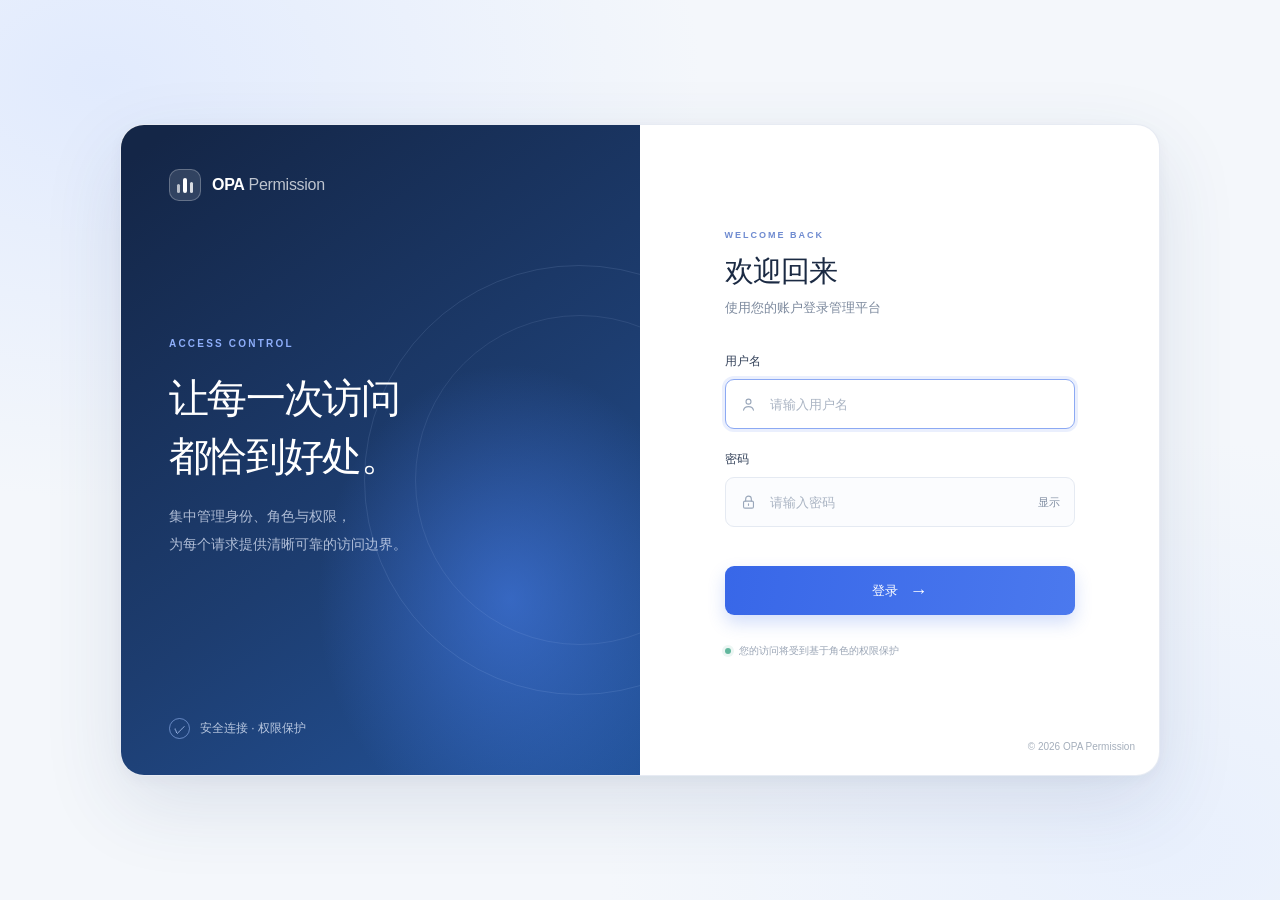
==== frontend/index.html @ 6c38460c "submit rbac" ====
<!doctype html>
<html lang="zh-CN">
<head>
    <meta charset="UTF-8">
    <meta name="viewport" content="width=device-width, initial-scale=1">
    <meta name="theme-color" content="#f4f7fb">
    <title>登录 · OPA Permission</title>
    <link rel="stylesheet" href="./styles.css">
    <script src="./app.js" defer></script>
</head>
<body>
<main class="page-shell">
    <section class="login-card" aria-labelledby="page-title">
        <div class="brand-panel">
            <a class="brand" href="#" aria-label="OPA Permission 首页">
                <span class="brand-mark" aria-hidden="true">
                    <span></span><span></span><span></span>
                </span>
                <span>OPA<span class="brand-light">Permission</span></span>
            </a>

            <div class="brand-copy">
                <span class="eyebrow">ACCESS CONTROL</span>
                <h1>让每一次访问<br>都恰到好处。</h1>
                <p>集中管理身份、角色与权限，<br>为每个请求提供清晰可靠的访问边界。</p>
            </div>

            <div class="security-note">
                <span class="security-icon" aria-hidden="true">✓</span>
                <span>安全连接 · 权限保护</span>
            </div>

            <div class="decor decor-one" aria-hidden="true"></div>
            <div class="decor decor-two" aria-hidden="true"></div>
        </div>

        <div class="form-panel">
            <div class="form-content">
                <div class="mobile-brand">
                    <span class="brand-mark" aria-hidden="true">
                        <span></span><span></span><span></span>
                    </span>
                    <span>OPA<span class="brand-light">Permission</span></span>
                </div>

                <div class="form-heading">
                    <span class="eyebrow">WELCOME BACK</span>
                    <h2 id="page-title">欢迎回来</h2>
                    <p>使用您的账户登录管理平台</p>
                </div>

                <form id="login-form" novalidate>
                    <label for="username">用户名</label>
                    <div class="input-wrap">
                        <span class="input-icon" aria-hidden="true">
                            <svg viewBox="0 0 24 24" fill="none">
                                <circle cx="12" cy="8" r="3.5"></circle>
                                <path d="M5 20c.7-3.2 3.1-5 7-5s6.3 1.8 7 5"></path>
                            </svg>
                        </span>
                        <input id="username" name="username" type="text" placeholder="请输入用户名"
                               autocomplete="username" required autofocus>
                    </div>

                    <div class="password-label">
                        <label for="password">密码</label>
                    </div>
                    <div class="input-wrap">
                        <span class="input-icon" aria-hidden="true">
                            <svg viewBox="0 0 24 24" fill="none">
                                <rect x="5" y="10" width="14" height="10" rx="2"></rect>
                                <path d="M8 10V7a4 4 0 0 1 8 0v3"></path>
                                <path d="M12 14v2"></path>
                            </svg>
                        </span>
                        <input id="password" name="password" type="password" placeholder="请输入密码"
                               autocomplete="current-password" required>
                        <button class="password-toggle" id="password-toggle" type="button"
                                aria-label="显示密码" aria-pressed="false">显示</button>
                    </div>

                    <p class="form-message" id="form-message" role="status" aria-live="polite"></p>
                    <button class="submit-button" id="submit-button" type="submit">
                        <span class="button-label">登录</span>
                        <span class="button-arrow" aria-hidden="true">→</span>
                    </button>
                </form>

                <div class="form-footer">
                    <span class="footer-dot" aria-hidden="true"></span>
                    <span>您的访问将受到基于角色的权限保护</span>
                </div>
            </div>
            <span class="copyright">© 2026 OPA Permission</span>
        </div>
    </section>
</main>
</body>
</html>
---- frontend/styles.css ----
:root {
    color-scheme: light;
    font-family: "Segoe UI", "Microsoft YaHei", sans-serif;
    color: #18253b;
    background: #f4f7fb;
    font-synthesis: none;
    text-rendering: optimizeLegibility;
    -webkit-font-smoothing: antialiased;
    --navy: #172b4d;
    --muted: #7c899d;
    --blue: #3867e8;
    --line: #e5eaf2;
}

* {
    box-sizing: border-box;
}

body {
    min-width: 320px;
    min-height: 100vh;
    margin: 0;
    background:
        radial-gradient(ellipse at 8% 9%, rgba(211, 225, 255, .58), transparent 36%),
        radial-gradient(ellipse at 91% 94%, rgba(220, 232, 255, .48), transparent 34%),
        #f4f7fb;
}

button,
input {
    font: inherit;
}

.page-shell {
    display: grid;
    min-height: 100vh;
    padding: 52px 24px;
    place-items: center;
}

.login-card {
    display: grid;
    width: min(100%, 1040px);
    min-height: 650px;
    overflow: hidden;
    grid-template-columns: 1fr 1fr;
    border: 1px solid rgba(225, 231, 241, .8);
    border-radius: 24px;
    background: #fff;
    box-shadow: 0 28px 80px rgba(41, 66, 112, .12), 0 4px 14px rgba(36, 54, 86, .04);
}

.brand-panel {
    position: relative;
    display: flex;
    min-height: 650px;
    overflow: hidden;
    flex-direction: column;
    justify-content: space-between;
    padding: 44px 48px 36px;
    color: #fff;
    background:
        radial-gradient(ellipse at 75% 73%, rgba(74, 131, 246, .55), transparent 35%),
        linear-gradient(145deg, #142647 4%, #1d3d70 56%, #23549c 100%);
}

.brand,
.mobile-brand {
    position: relative;
    z-index: 1;
    display: inline-flex;
    width: fit-content;
    align-items: center;
    gap: 11px;
    color: inherit;
    font-size: 16px;
    font-weight: 700;
    letter-spacing: -.3px;
    text-decoration: none;
}

.brand-light {
    margin-left: 4px;
    font-weight: 400;
    opacity: .72;
}

.brand-mark {
    display: inline-flex;
    width: 32px;
    height: 32px;
    align-items: flex-end;
    justify-content: center;
    gap: 3px;
    padding: 7px;
    border: 1px solid rgba(255, 255, 255, .25);
    border-radius: 10px;
    background: rgba(255, 255, 255, .12);
}

.brand-mark span {
    width: 4px;
    border-radius: 4px;
    background: #fff;
}

.brand-mark span:nth-child(1) {
    height: 9px;
    opacity: .68;
}

.brand-mark span:nth-child(2) {
    height: 15px;
}

.brand-mark span:nth-child(3) {
    height: 11px;
    opacity: .82;
}

.brand-copy {
    position: relative;
    z-index: 1;
    margin-top: -24px;
}

.eyebrow {
    display: block;
    color: #8eaefa;
    font-size: 10px;
    font-weight: 700;
    letter-spacing: 2.2px;
}

.brand-copy h1 {
    margin: 20px 0 17px;
    font-size: clamp(30px, 4vw, 40px);
    font-weight: 600;
    letter-spacing: -1.7px;
    line-height: 1.45;
}

.brand-copy p {
    margin: 0;
    color: rgba(232, 239, 255, .72);
    font-size: 14px;
    line-height: 2;
}

.security-note {
    position: relative;
    z-index: 1;
    display: flex;
    align-items: center;
    gap: 10px;
    color: rgba(233, 241, 255, .76);
    font-size: 12px;
}

.security-icon {
    display: grid;
    width: 21px;
    height: 21px;
    place-items: center;
    border: 1px solid rgba(161, 194, 255, .55);
    border-radius: 50%;
    color: #b9d0ff;
    font-size: 12px;
}

.decor {
    position: absolute;
    border: 1px solid rgba(191, 214, 255, .12);
    border-radius: 50%;
    pointer-events: none;
}

.decor-one {
    right: -154px;
    bottom: 80px;
    width: 430px;
    height: 430px;
}

.decor-two {
    right: -105px;
    bottom: 130px;
    width: 330px;
    height: 330px;
    border-color: rgba(191, 214, 255, .1);
}

.form-panel {
    position: relative;
    display: flex;
    min-height: 650px;
    align-items: center;
    justify-content: center;
    padding: 64px 66px 76px;
}

.form-content {
    width: 100%;
    max-width: 350px;
}

.mobile-brand {
    display: none;
    color: var(--navy);
}

.form-heading {
    margin-bottom: 36px;
}

.form-heading .eyebrow {
    color: #6f8bd0;
    font-size: 9px;
    letter-spacing: 2px;
}

.form-heading h2 {
    margin: 12px 0 7px;
    color: #1b2a43;
    font-size: 29px;
    font-weight: 600;
    letter-spacing: -1px;
}

.form-heading p {
    margin: 0;
    color: var(--muted);
    font-size: 13px;
}

#login-form label {
    display: block;
    margin-bottom: 9px;
    color: #34425a;
    font-size: 12px;
    font-weight: 600;
}

.password-label {
    display: flex;
    align-items: center;
    justify-content: space-between;
    margin-top: 22px;
}

.password-label label {
    margin-bottom: 9px;
}

.input-wrap {
    display: flex;
    height: 50px;
    align-items: center;
    gap: 11px;
    padding: 0 14px;
    border: 1px solid var(--line);
    border-radius: 9px;
    background: #fbfcfe;
    transition: border-color .18s ease, box-shadow .18s ease, background .18s ease;
}

.input-wrap:focus-within {
    border-color: #8ca9f3;
    background: #fff;
    box-shadow: 0 0 0 3px rgba(56, 103, 232, .1);
}

.input-icon {
    display: flex;
    width: 17px;
    flex: 0 0 17px;
    color: #9aa7ba;
}

.input-icon svg {
    width: 17px;
    height: 17px;
    stroke: currentColor;
    stroke-linecap: round;
    stroke-linejoin: round;
    stroke-width: 1.6;
}

.input-wrap input {
    width: 100%;
    min-width: 0;
    height: 100%;
    border: 0;
    outline: 0;
    color: #24334d;
    background: transparent;
    font-size: 13px;
}

.input-wrap input::placeholder {
    color: #aab4c3;
}

.password-toggle {
    padding: 4px 0 4px 8px;
    border: 0;
    color: #8491a5;
    background: transparent;
    cursor: pointer;
    font-size: 11px;
    white-space: nowrap;
}

.password-toggle:hover {
    color: var(--blue);
}

.form-message {
    min-height: 20px;
    margin: 11px 0 8px;
    color: #d34e58;
    font-size: 12px;
    line-height: 1.6;
}

.form-message.success {
    color: #258266;
}

.submit-button {
    display: flex;
    width: 100%;
    height: 49px;
    align-items: center;
    justify-content: center;
    gap: 12px;
    border: 0;
    border-radius: 9px;
    color: #fff;
    background: linear-gradient(100deg, #3867e8, #4b79ee);
    box-shadow: 0 8px 17px rgba(56, 103, 232, .22);
    cursor: pointer;
    font-size: 13px;
    font-weight: 600;
    transition: transform .18s ease, box-shadow .18s ease, opacity .18s ease;
}

.submit-button:hover:not(:disabled) {
    transform: translateY(-1px);
    box-shadow: 0 11px 22px rgba(56, 103, 232, .28);
}

.submit-button:focus-visible,
.password-toggle:focus-visible {
    outline: 3px solid rgba(56, 103, 232, .28);
    outline-offset: 3px;
}

.submit-button:disabled {
    cursor: wait;
    opacity: .72;
}

.button-arrow {
    font-size: 18px;
    font-weight: 400;
    line-height: 1;
}

.form-footer {
    display: flex;
    align-items: center;
    gap: 8px;
    margin-top: 29px;
    color: #9aa5b5;
    font-size: 10px;
}

.footer-dot {
    width: 6px;
    height: 6px;
    border-radius: 50%;
    background: #62b79d;
    box-shadow: 0 0 0 3px rgba(98, 183, 157, .12);
}

.copyright {
    position: absolute;
    right: 24px;
    bottom: 23px;
    color: #a4aebb;
    font-size: 10px;
}

@media (max-width: 760px) {
    .page-shell {
        padding: 24px 16px;
    }

    .login-card {
        width: min(100%, 470px);
        min-height: auto;
        grid-template-columns: 1fr;
        border-radius: 18px;
    }

    .brand-panel {
        display: none;
    }

    .form-panel {
        min-height: 590px;
        padding: 40px 32px 66px;
    }

    .mobile-brand {
        display: inline-flex;
        margin-bottom: 44px;
        font-size: 14px;
    }

    .mobile-brand .brand-mark {
        border-color: #e1e8f5;
        background: #f3f6fc;
    }

    .mobile-brand .brand-mark span {
        background: #416de0;
    }

    .form-heading {
        margin-bottom: 32px;
    }

    .copyright {
        right: 0;
        bottom: 23px;
        left: 0;
        text-align: center;
    }
}

@media (max-width: 380px) {
    .form-panel {
        padding-right: 22px;
        padding-left: 22px;
    }
}

@media (prefers-reduced-motion: reduce) {
    *,
    *::before,
    *::after {
        scroll-behavior: auto !important;
        transition-duration: .01ms !important;
    }
}
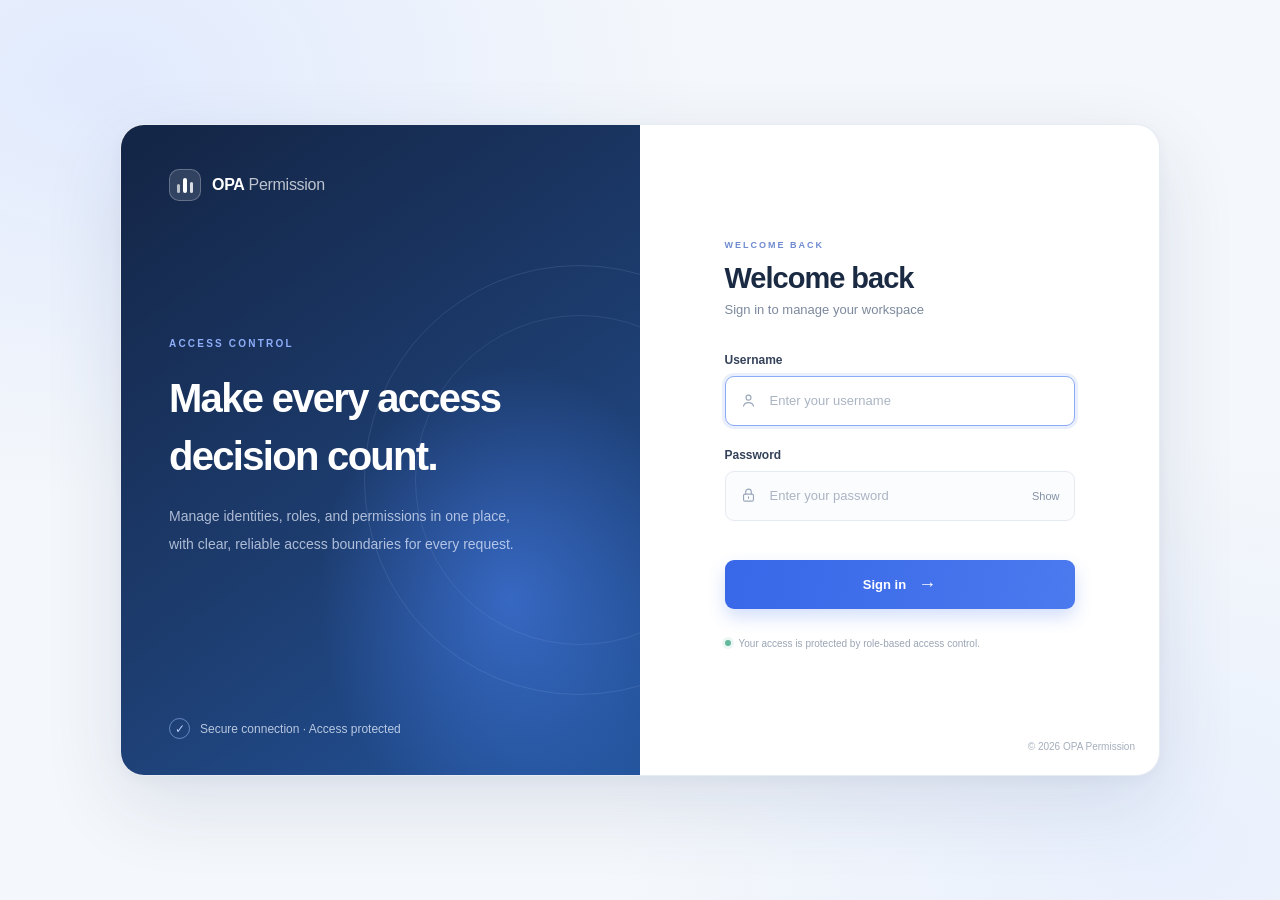
==== commit 6228d8b3: "add policy changes" ====
--- a/frontend/index.html
+++ b/frontend/index.html
@@ -1,10 +1,10 @@
 <!doctype html>
-<html lang="zh-CN">
+<html lang="en">
 <head>
     <meta charset="UTF-8">
     <meta name="viewport" content="width=device-width, initial-scale=1">
     <meta name="theme-color" content="#f4f7fb">
-    <title>登录 · OPA Permission</title>
+    <title>Sign in · OPA Permission</title>
     <link rel="stylesheet" href="./styles.css">
     <script src="./app.js" defer></script>
 </head>
@@ -12,7 +12,7 @@
 <main class="page-shell">
     <section class="login-card" aria-labelledby="page-title">
         <div class="brand-panel">
-            <a class="brand" href="#" aria-label="OPA Permission 首页">
+            <a class="brand" href="#" aria-label="OPA Permission home">
                 <span class="brand-mark" aria-hidden="true">
                     <span></span><span></span><span></span>
                 </span>
@@ -21,13 +21,14 @@
 
             <div class="brand-copy">
                 <span class="eyebrow">ACCESS CONTROL</span>
-                <h1>让每一次访问<br>都恰到好处。</h1>
-                <p>集中管理身份、角色与权限，<br>为每个请求提供清晰可靠的访问边界。</p>
+                <h1>Make every access<br>decision count.</h1>
+                <p>Manage identities, roles, and permissions in one place,<br>
+                    with clear, reliable access boundaries for every request.</p>
             </div>
 
             <div class="security-note">
                 <span class="security-icon" aria-hidden="true">✓</span>
-                <span>安全连接 · 权限保护</span>
+                <span>Secure connection · Access protected</span>
             </div>
 
             <div class="decor decor-one" aria-hidden="true"></div>
@@ -45,12 +46,12 @@
 
                 <div class="form-heading">
                     <span class="eyebrow">WELCOME BACK</span>
-                    <h2 id="page-title">欢迎回来</h2>
-                    <p>使用您的账户登录管理平台</p>
+                    <h2 id="page-title">Welcome back</h2>
+                    <p>Sign in to manage your workspace</p>
                 </div>
 
                 <form id="login-form" novalidate>
-                    <label for="username">用户名</label>
+                    <label for="username">Username</label>
                     <div class="input-wrap">
                         <span class="input-icon" aria-hidden="true">
                             <svg viewBox="0 0 24 24" fill="none">
@@ -58,12 +59,12 @@
                                 <path d="M5 20c.7-3.2 3.1-5 7-5s6.3 1.8 7 5"></path>
                             </svg>
                         </span>
-                        <input id="username" name="username" type="text" placeholder="请输入用户名"
+                        <input id="username" name="username" type="text" placeholder="Enter your username"
                                autocomplete="username" required autofocus>
                     </div>
 
                     <div class="password-label">
-                        <label for="password">密码</label>
+                        <label for="password">Password</label>
                     </div>
                     <div class="input-wrap">
                         <span class="input-icon" aria-hidden="true">
@@ -73,22 +74,22 @@
                                 <path d="M12 14v2"></path>
                             </svg>
                         </span>
-                        <input id="password" name="password" type="password" placeholder="请输入密码"
+                        <input id="password" name="password" type="password" placeholder="Enter your password"
                                autocomplete="current-password" required>
                         <button class="password-toggle" id="password-toggle" type="button"
-                                aria-label="显示密码" aria-pressed="false">显示</button>
+                                aria-label="Show password" aria-pressed="false">Show</button>
                     </div>
 
                     <p class="form-message" id="form-message" role="status" aria-live="polite"></p>
                     <button class="submit-button" id="submit-button" type="submit">
-                        <span class="button-label">登录</span>
+                        <span class="button-label">Sign in</span>
                         <span class="button-arrow" aria-hidden="true">→</span>
                     </button>
                 </form>
 
                 <div class="form-footer">
                     <span class="footer-dot" aria-hidden="true"></span>
-                    <span>您的访问将受到基于角色的权限保护</span>
+                    <span>Your access is protected by role-based access control.</span>
                 </div>
             </div>
             <span class="copyright">© 2026 OPA Permission</span>
